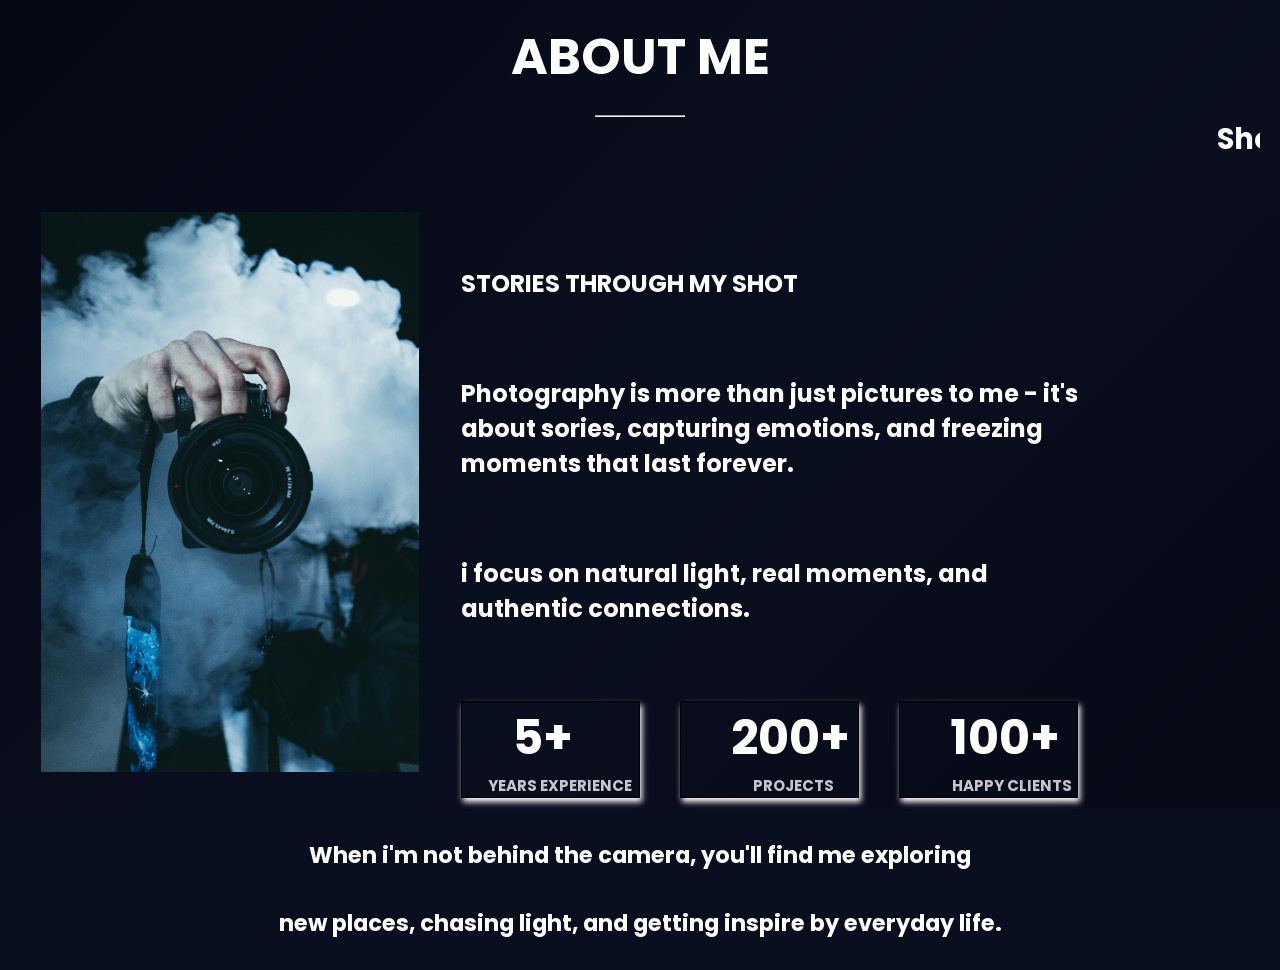
==== about.html @ dc35a148 "first commit" ====
<!DOCTYPE html>
<html lang="en">
<head>
    <meta charset="UTF-8">
    <meta name="viewport" content="width=device-width, initial-scale=1.0">
    <link rel='stylesheet' href='https://cdn-uicons.flaticon.com/2.6.0/uicons-brands/css/uicons-brands.css'>
    <link rel='stylesheet' href='https://cdn-uicons.flaticon.com/2.6.0/uicons-thin-straight/css/uicons-thin-straight.css'>
    <link rel='stylesheet' href='https://cdn-uicons.flaticon.com/2.6.0/uicons-regular-rounded/css/uicons-regular-rounded.css'>
    <link href="https://fonts.googleapis.com/css2?family=Poppins:wght@300;400;500;600;700&display=swap" rel="stylesheet">
    <link rel="stylesheet" href="about.css">
    <title>About</title>
</head>
<body>
    <header>
        <div>
            <h1>ABOUT ME</h1>
            <hr>
            <marquee direction="left" scrollamount="3">
               <h3>ShotByBankyCreativesConcept</h3> 
            </marquee>
        </div>
    </header>

    <main>
        <section>
            <div>
                <img src="./faruq-About-Pic.png" alt="">
            </div>

            <div class="story">
                <h1>STORIES THROUGH MY SHOT</h1>
                <h2>Photography is more than just pictures to me - it's <br> about sories, capturing emotions, and freezing <br> moments that last forever.</h2>
                <h2>i focus on natural light, real moments, and <br> authentic connections.</h2>

                <div class="logo">
                    <div class="logo1">
                    <div class="logo2">
                        <i class="fi fi-rr-calendar-day"></i>
                        <h1 class="logo3">5+</h1>
                    </div>
                    
                    <div>
                        <h2 class="logo4">YEARS EXPERIENCE</h2>
                    </div>
                </div>

                <div class="logo1">
                    <div class="logo2">
                        <i class="fi fi-ts-calendar-check"></i>
                        <h1 class="logo3">200+</h1>
                    </div>

                    <div>
                        <h2 class="logo5">PROJECTS</h2>
                    </div>
                </div>

                <div class="logo1">
                    <div class="logo2">
                        <i class="fi fi-rr-heart"></i>
                        <h1 class="logo3">100+</h1>
                    </div>

                    <div>
                        <h2 class="logo5">HAPPY CLIENTS</h2>
                    </div>
                </div>
                </div>
            </div>
        </section>
    </main>

    <footer>
        <h2>When i'm not behind the camera, you'll find me exploring <br><br> new places, chasing light, and getting inspire by everyday life.</h2>
    </footer>
    
</body>
</html>
---- about.css ----
*, *::before, *::after{
    margin: 0;
    padding: 0;
    box-sizing: border-box;
}

body {
    margin: 0;
    min-height: 100vh;
    font-family: 'Poppins', sans-serif;
    color: #ffffff;

    background: linear-gradient(
        135deg,
        #050814 0%,
        #0A0F1F 50%,
        #050814 100%
    );
}

header{
    padding: 20px;
    text-align: center;
    font-size: 25px;
}

hr{
    width: 100%;
    max-width: 90px;
    margin: auto;
    margin-top: 20px;
}



section{
    display: flex;
    gap: 5rem;
}

img{
    width: 100%;
    max-width: 450px;
    height: 100vh;
    max-height: 600px;
    padding: 20px;
    margin-left: 5%;
}

.story{
    padding: 10px;
    display: flex;
    flex-direction: column;
    gap: 75px;
    margin-top: 5%;
}

.logo{
    display: grid;
    grid-template-columns: 1fr 1fr 1fr;
    gap: 40px;
    width: 100%;
    max-width: 800px;
}

.logo1{
    border: 1px solid black;
    box-shadow: 2px 4px 6px;
    font-size: 2rem;
}

.logo2{
    display: flex;
    gap: 30px;
}

i{
    font-size: 30px;
    color: rgba(133, 38, 133, 0.932);
}

.logo3, .logo4, .logo5{
    margin-left: 20px;
    text-align: center;
}

.logo5{
    font-size: 15px;
    color: rgba(255, 255, 255, 0.767);
    margin-left: 3rem;
}

.logo4{
    font-size: 15px;
    color: rgba(255, 255, 255, 0.767);
}

/* Mobile */
@media (max-width: 600px) {
    section {
        flex-direction: column;
        align-items: center;
        gap: 2rem;
    }

    img {
        max-width: 400px;
        margin-left: 0;
    }

    .story {
        text-align: center;
    }

    .logo {
        grid-template-columns: 1fr;
        margin: auto;
        max-width: 350px;
    }

    .logo3, .logo4{
        margin: 0 auto;
    }

    .logo3{
        margin-left: 90px;
    }
}

/* Tablet small - THE MISSING ONE */
@media (min-width: 601px) and (max-width: 768px) {
    section {
        flex-direction: column;
        align-items: center;
        gap: 2rem;
    }

    img {
        max-width: 100%;
        margin-left: 0;
    }

    .story {
        text-align: center;
        padding: 20px;
    }

    .logo {
        grid-template-columns: 1fr 1fr 1fr;
        margin: auto;
    }
}

/* Tablet large */
@media (min-width: 769px) and (max-width: 1024px) {
    section {
        flex-direction: column;
        align-items: center;
        gap: 2rem;
    }

    img {
        max-width: 100%;
        margin-left: 0;
    }

    .story {
        text-align: center;
        padding: 20px;
    }
}

@media (min-width: 1200px){
    section{
        gap: 2rem;
    }
}

footer{
    background-color: #0A0F1F;
    text-align: center;
    padding: 30px;
    font-size: 15px;
}

@media (max-width: 600px){
    footer{
        font-size: 8px;
    }
}
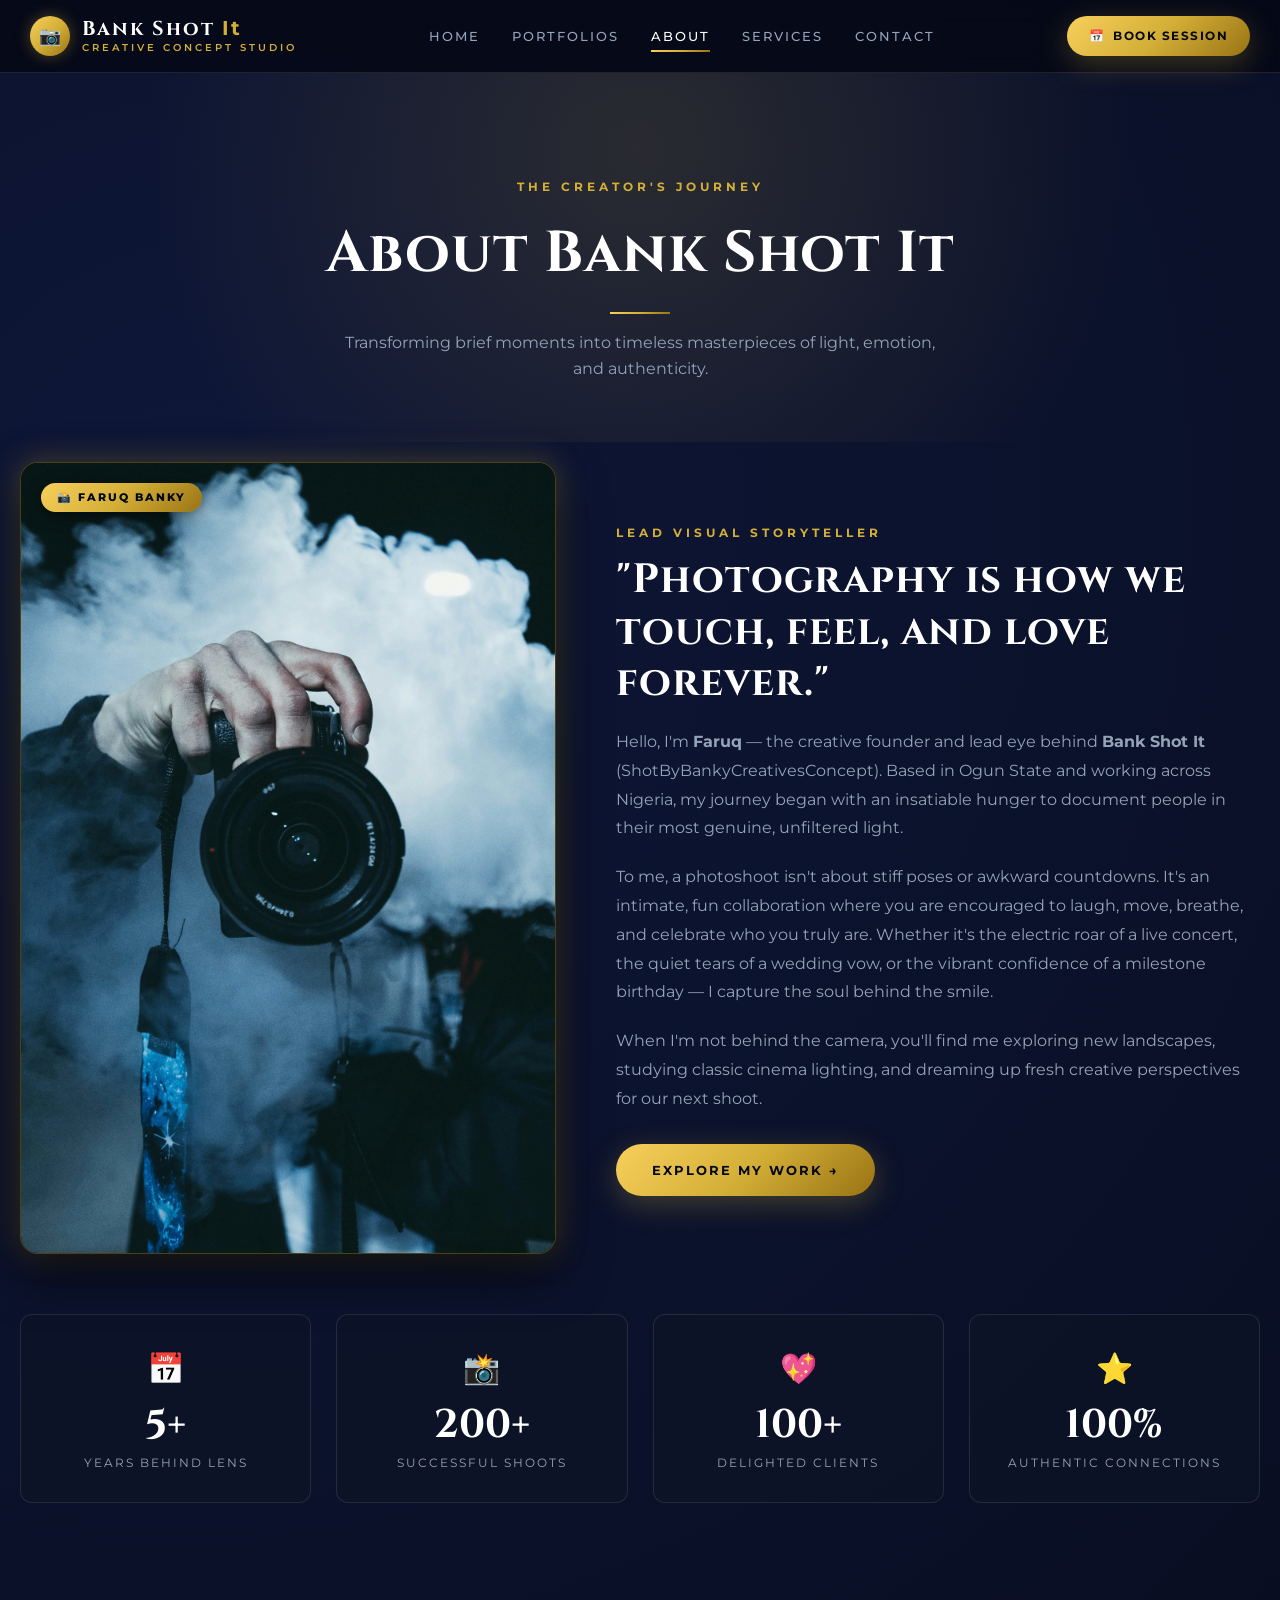
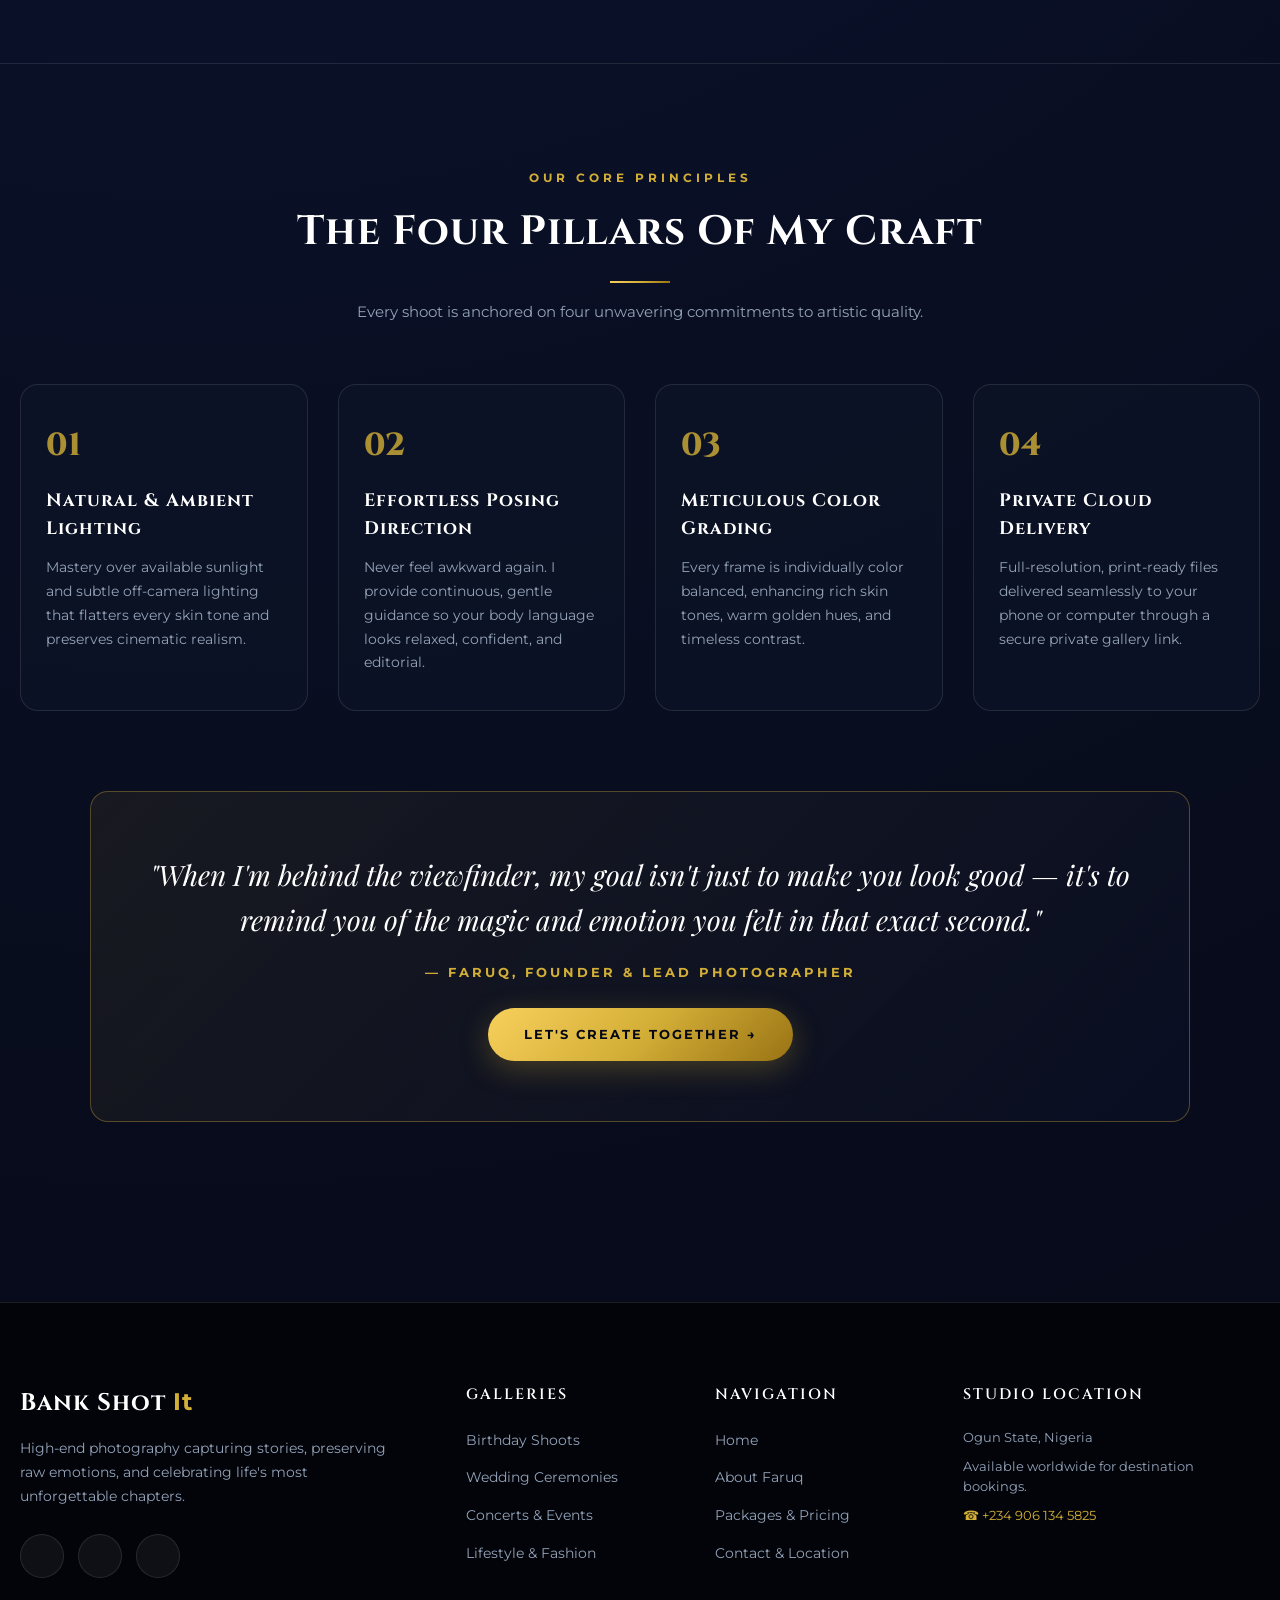
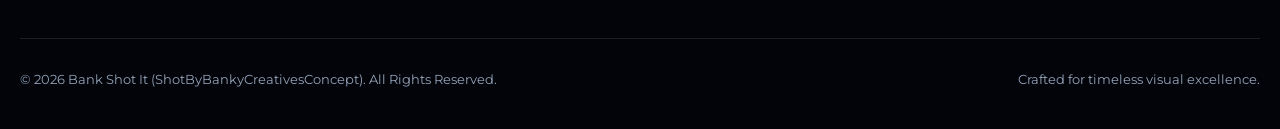
==== commit b34eb4b3: "Upgrade Bank Shot It: full luxury redesign, admin dashboard with categorized image management, and m" ====
--- a/about.html
+++ b/about.html
@@ -3,76 +3,237 @@
 <head>
     <meta charset="UTF-8">
     <meta name="viewport" content="width=device-width, initial-scale=1.0">
+    <title>About Faruq — Bank Shot It Photography</title>
+    <meta name="description" content="Meet Faruq, the creative eye behind Bank Shot It. Discover the story, passion, and artistic philosophy powering our editorial photography studio.">
+    
+    <link rel='stylesheet' href='https://cdn-uicons.flaticon.com/2.6.0/uicons-regular-rounded/css/uicons-regular-rounded.css'>
     <link rel='stylesheet' href='https://cdn-uicons.flaticon.com/2.6.0/uicons-brands/css/uicons-brands.css'>
-    <link rel='stylesheet' href='https://cdn-uicons.flaticon.com/2.6.0/uicons-thin-straight/css/uicons-thin-straight.css'>
-    <link rel='stylesheet' href='https://cdn-uicons.flaticon.com/2.6.0/uicons-regular-rounded/css/uicons-regular-rounded.css'>
-    <link href="https://fonts.googleapis.com/css2?family=Poppins:wght@300;400;500;600;700&display=swap" rel="stylesheet">
     <link rel="stylesheet" href="about.css">
-    <title>About</title>
+    <link rel="stylesheet" href="gallery-shared.css">
 </head>
 <body>
-    <header>
-        <div>
-            <h1>ABOUT ME</h1>
-            <hr>
-            <marquee direction="left" scrollamount="3">
-               <h3>ShotByBankyCreativesConcept</h3> 
-            </marquee>
+
+    <!-- Header Navigation -->
+    <header class="site-header">
+        <div class="nav-container">
+            <a href="index.html" class="brand">
+                <div class="brand-icon">&#128247;</div>
+                <div class="brand-text">
+                    <h3>Bank Shot <span>It</span></h3>
+                    <div class="tagline">Creative Concept Studio</div>
+                </div>
+            </a>
+
+            <ul class="nav-links">
+                <li><a href="index.html">Home</a></li>
+                <li><a href="Portfolio.html">Portfolios</a></li>
+                <li class="active"><a href="about.html">About</a></li>
+                <li><a href="services.html">Services</a></li>
+                <li><a href="contact.html">Contact</a></li>
+            </ul>
+
+            <a href="https://wa.me/2349061345825?text=Hello%20Bank%20Shot%20It,%20I%20would%20like%20to%20book%20a%20photography%20session!" class="nav-cta" target="_blank">
+                <span>&#128197;</span> Book Session
+            </a>
+
+            <button class="hamburger" id="nav-toggle" aria-label="Open Navigation">☰</button>
         </div>
     </header>
 
+    <!-- Mobile Drawer -->
+    <div class="mobile-nav-drawer" id="mobile-drawer">
+        <button class="mobile-nav-close" id="drawer-close">&times;</button>
+        <a href="index.html">Home</a>
+        <a href="Portfolio.html">Portfolios</a>
+        <a href="Birthday.html">Birthday Gallery</a>
+        <a href="Wedding.html">Wedding Gallery</a>
+        <a href="Concert.html">Concert Gallery</a>
+        <a href="about.html">About Me</a>
+        <a href="services.html">Pricing & Services</a>
+        <a href="contact.html">Contact</a>
+        <a href="https://wa.me/2349061345825" class="btn-primary" target="_blank" style="margin-top: 15px;">Book On WhatsApp</a>
+    </div>
+
     <main>
-        <section>
-            <div>
-                <img src="./faruq-About-Pic.png" alt="">
-            </div>
-
-            <div class="story">
-                <h1>STORIES THROUGH MY SHOT</h1>
-                <h2>Photography is more than just pictures to me - it's <br> about sories, capturing emotions, and freezing <br> moments that last forever.</h2>
-                <h2>i focus on natural light, real moments, and <br> authentic connections.</h2>
-
-                <div class="logo">
-                    <div class="logo1">
-                    <div class="logo2">
-                        <i class="fi fi-rr-calendar-day"></i>
-                        <h1 class="logo3">5+</h1>
+        <!-- Banner -->
+        <section class="about-hero-banner">
+            <span class="section-eyebrow">The Creator's Journey</span>
+            <h1 class="about-banner-title">About Bank Shot It</h1>
+            <hr class="section-divider">
+            <p class="about-banner-sub">
+                Transforming brief moments into timeless masterpieces of light, emotion, and authenticity.
+            </p>
+        </section>
+
+        <!-- Bio Section -->
+        <section class="section-padding" style="padding-top: 20px;">
+            <div class="about-story-grid">
+                <div class="about-portrait-card">
+                    <img src="./image/faruq-About-Pic.png" alt="Faruq Banky">
+                    <div class="about-badge-ribbon">&#128248; Faruq Banky</div>
+                </div>
+
+                <div class="about-bio-text">
+                    <span class="section-eyebrow">Lead Visual Storyteller</span>
+                    <h2>"Photography is how we touch, feel, and love forever."</h2>
+                    <p>
+                        Hello, I'm <strong>Faruq</strong> — the creative founder and lead eye behind <strong>Bank Shot It</strong> (ShotByBankyCreativesConcept). Based in Ogun State and working across Nigeria, my journey began with an insatiable hunger to document people in their most genuine, unfiltered light.
+                    </p>
+                    <p>
+                        To me, a photoshoot isn't about stiff poses or awkward countdowns. It's an intimate, fun collaboration where you are encouraged to laugh, move, breathe, and celebrate who you truly are. Whether it's the electric roar of a live concert, the quiet tears of a wedding vow, or the vibrant confidence of a milestone birthday — I capture the soul behind the smile.
+                    </p>
+                    <p>
+                        When I'm not behind the camera, you'll find me exploring new landscapes, studying classic cinema lighting, and dreaming up fresh creative perspectives for our next shoot.
+                    </p>
+                    <div style="margin-top: 30px;">
+                        <a href="Portfolio.html" class="btn-primary">Explore My Work &rarr;</a>
                     </div>
-                    
-                    <div>
-                        <h2 class="logo4">YEARS EXPERIENCE</h2>
+                </div>
+            </div>
+
+            <!-- Stats Row -->
+            <div class="about-stats-container">
+                <div class="about-stat-box">
+                    <div class="stat-icon">&#128197;</div>
+                    <div class="stat-number">5+</div>
+                    <div class="stat-title">Years Behind Lens</div>
+                </div>
+
+                <div class="about-stat-box">
+                    <div class="stat-icon">&#128248;</div>
+                    <div class="stat-number">200+</div>
+                    <div class="stat-title">Successful Shoots</div>
+                </div>
+
+                <div class="about-stat-box">
+                    <div class="stat-icon">&#128150;</div>
+                    <div class="stat-number">100+</div>
+                    <div class="stat-title">Delighted Clients</div>
+                </div>
+
+                <div class="about-stat-box">
+                    <div class="stat-icon">&#11088;</div>
+                    <div class="stat-number">100%</div>
+                    <div class="stat-title">Authentic Connections</div>
+                </div>
+            </div>
+        </section>
+
+        <!-- Philosophy Pillars -->
+        <section class="section-padding" style="background: rgba(10, 15, 36, 0.4); border-top: 1px solid var(--border-glass);">
+            <div class="section-header">
+                <span class="section-eyebrow">Our Core Principles</span>
+                <h2 class="section-title">The Four Pillars Of My Craft</h2>
+                <hr class="section-divider">
+                <p class="section-subtitle">
+                    Every shoot is anchored on four unwavering commitments to artistic quality.
+                </p>
+            </div>
+
+            <div class="pillars-grid">
+                <div class="pillar-card">
+                    <div class="pillar-number">01</div>
+                    <h3>Natural & Ambient Lighting</h3>
+                    <p>Mastery over available sunlight and subtle off-camera lighting that flatters every skin tone and preserves cinematic realism.</p>
+                </div>
+
+                <div class="pillar-card">
+                    <div class="pillar-number">02</div>
+                    <h3>Effortless Posing Direction</h3>
+                    <p>Never feel awkward again. I provide continuous, gentle guidance so your body language looks relaxed, confident, and editorial.</p>
+                </div>
+
+                <div class="pillar-card">
+                    <div class="pillar-number">03</div>
+                    <h3>Meticulous Color Grading</h3>
+                    <p>Every frame is individually color balanced, enhancing rich skin tones, warm golden hues, and timeless contrast.</p>
+                </div>
+
+                <div class="pillar-card">
+                    <div class="pillar-number">04</div>
+                    <h3>Private Cloud Delivery</h3>
+                    <p>Full-resolution, print-ready files delivered seamlessly to your phone or computer through a secure private gallery link.</p>
+                </div>
+            </div>
+
+            <!-- Quote Banner -->
+            <div class="quote-banner">
+                <blockquote>
+                    "When I'm behind the viewfinder, my goal isn't just to make you look good — it's to remind you of the magic and emotion you felt in that exact second."
+                </blockquote>
+                <div class="quote-author">— Faruq, Founder & Lead Photographer</div>
+                <div style="margin-top: 25px;">
+                    <a href="https://wa.me/2349061345825?text=Hello%20Faruq,%20I%20love%20your%20story%20and%20want%20to%20book%20a%20session!" target="_blank" class="btn-primary">
+                        Let's Create Together &rarr;
+                    </a>
+                </div>
+            </div>
+        </section>
+
+        <!-- Footer -->
+        <footer class="site-footer">
+            <div class="footer-top">
+                <div class="footer-brand">
+                    <h3>Bank Shot <span>It</span></h3>
+                    <p>High-end photography capturing stories, preserving raw emotions, and celebrating life's most unforgettable chapters.</p>
+                    <div class="footer-socials">
+                        <a href="https://www.instagram.com/bankshotit_?igsh=Y3FzMGNpejdtZG0x&utm_source=qr" target="_blank" class="social-btn"><i class="fi fi-brands-instagram"></i></a>
+                        <a href="https://www.tiktok.com/@__thatblackboy_shoots?_r=1&_t=ZS-96KGCsGJq6e" target="_blank" class="social-btn"><i class="fi fi-brands-tik-tok"></i></a>
+                        <a href="https://wa.me/2349061345825" target="_blank" class="social-btn"><i class="fi fi-rr-phone-call"></i></a>
                     </div>
                 </div>
 
-                <div class="logo1">
-                    <div class="logo2">
-                        <i class="fi fi-ts-calendar-check"></i>
-                        <h1 class="logo3">200+</h1>
-                    </div>
-
-                    <div>
-                        <h2 class="logo5">PROJECTS</h2>
-                    </div>
-                </div>
-
-                <div class="logo1">
-                    <div class="logo2">
-                        <i class="fi fi-rr-heart"></i>
-                        <h1 class="logo3">100+</h1>
-                    </div>
-
-                    <div>
-                        <h2 class="logo5">HAPPY CLIENTS</h2>
-                    </div>
-                </div>
-                </div>
-            </div>
-        </section>
+                <div class="footer-col">
+                    <h4>Galleries</h4>
+                    <ul class="footer-links">
+                        <li><a href="Birthday.html">Birthday Shoots</a></li>
+                        <li><a href="Wedding.html">Wedding Ceremonies</a></li>
+                        <li><a href="Concert.html">Concerts & Events</a></li>
+                        <li><a href="Portfolio.html">Lifestyle & Fashion</a></li>
+                    </ul>
+                </div>
+
+                <div class="footer-col">
+                    <h4>Navigation</h4>
+                    <ul class="footer-links">
+                        <li><a href="index.html">Home</a></li>
+                        <li><a href="about.html">About Faruq</a></li>
+                        <li><a href="services.html">Packages & Pricing</a></li>
+                        <li><a href="contact.html">Contact & Location</a></li>
+                    </ul>
+                </div>
+
+                <div class="footer-col">
+                    <h4>Studio Location</h4>
+                    <p style="margin-bottom: 8px; font-size: 13px;">Ogun State, Nigeria</p>
+                    <p style="margin-bottom: 8px; font-size: 13px;">Available worldwide for destination bookings.</p>
+                    <p style="font-size: 13px; color: var(--gold);">&#9742; +234 906 134 5825</p>
+                </div>
+            </div>
+
+            <div class="footer-bottom">
+                <div>&copy; 2026 Bank Shot It (ShotByBankyCreativesConcept). All Rights Reserved.</div>
+                <div>Crafted for timeless visual excellence.</div>
+            </div>
+        </footer>
     </main>
 
-    <footer>
-        <h2>When i'm not behind the camera, you'll find me exploring <br><br> new places, chasing light, and getting inspire by everyday life.</h2>
-    </footer>
-    
+    <!-- Mobile Nav Toggle Script -->
+    <script>
+        const navToggle = document.getElementById('nav-toggle');
+        const drawerClose = document.getElementById('drawer-close');
+        const mobileDrawer = document.getElementById('mobile-drawer');
+
+        if (navToggle && mobileDrawer) {
+            navToggle.addEventListener('click', () => mobileDrawer.classList.add('active'));
+            drawerClose.addEventListener('click', () => mobileDrawer.classList.remove('active'));
+            mobileDrawer.querySelectorAll('a').forEach(link => {
+                link.addEventListener('click', () => mobileDrawer.classList.remove('active'));
+            });
+        }
+    </script>
+
+    <script src="gallery-store.js"></script>
+    <script src="gallery-loader.js"></script>
 </body>
 </html>
--- a/about.css
+++ b/about.css
@@ -1,190 +1,206 @@
-*, *::before, *::after{
-    margin: 0;
-    padding: 0;
-    box-sizing: border-box;
-}
-
-body {
-    margin: 0;
-    min-height: 100vh;
-    font-family: 'Poppins', sans-serif;
-    color: #ffffff;
-
-    background: linear-gradient(
-        135deg,
-        #050814 0%,
-        #0A0F1F 50%,
-        #050814 100%
-    );
-}
-
-header{
-    padding: 20px;
+/* ==========================================================================
+   Bank Shot It - About Page Styles
+   Editorial Luxury Bio & Artistic Philosophy
+   ========================================================================== */
+
+@import url('style.css');
+
+.about-hero-banner {
+    position: relative;
+    padding: 100px 20px 60px 20px;
     text-align: center;
-    font-size: 25px;
-}
-
-hr{
+    background: radial-gradient(circle at 50% 20%, rgba(212, 175, 55, 0.15) 0%, transparent 70%);
+}
+
+.about-banner-title {
+    font-size: clamp(2.4rem, 4.5vw, 3.8rem);
+    color: #ffffff;
+    margin-bottom: 12px;
+}
+
+.about-banner-sub {
+    font-size: 16px;
+    color: var(--text-secondary);
+    max-width: 600px;
+    margin: 0 auto;
+}
+
+.about-story-grid {
+    display: grid;
+    grid-template-columns: 1fr 1.2fr;
+    gap: 60px;
+    align-items: center;
+    max-width: 1280px;
+    margin: 0 auto;
+}
+
+.about-portrait-card {
+    position: relative;
+    border-radius: var(--radius-lg);
+    overflow: hidden;
+    background: #02040A;
+    border: 1px solid var(--border-gold);
+    box-shadow: 0 20px 50px rgba(0, 0, 0, 0.7), 0 0 30px var(--gold-glow);
+}
+
+.about-portrait-card img {
     width: 100%;
-    max-width: 90px;
-    margin: auto;
-    margin-top: 20px;
-}
-
-
-
-section{
-    display: flex;
-    gap: 5rem;
-}
-
-img{
-    width: 100%;
-    max-width: 450px;
-    height: 100vh;
-    max-height: 600px;
-    padding: 20px;
-    margin-left: 5%;
-}
-
-.story{
-    padding: 10px;
-    display: flex;
-    flex-direction: column;
-    gap: 75px;
-    margin-top: 5%;
-}
-
-.logo{
+    height: 100%;
+    object-fit: cover;
+    display: block;
+}
+
+.about-badge-ribbon {
+    position: absolute;
+    top: 20px;
+    left: 20px;
+    background: var(--gold-gradient);
+    color: #050814;
+    font-size: 11px;
+    font-weight: 800;
+    letter-spacing: 2px;
+    text-transform: uppercase;
+    padding: 6px 16px;
+    border-radius: 20px;
+    box-shadow: 0 4px 15px rgba(0, 0, 0, 0.5);
+}
+
+.about-bio-text h2 {
+    font-size: clamp(2rem, 3.2vw, 2.6rem);
+    margin-bottom: 20px;
+    color: #ffffff;
+    line-height: 1.25;
+}
+
+.about-bio-text p {
+    color: var(--text-secondary);
+    font-size: 16px;
+    line-height: 1.8;
+    margin-bottom: 20px;
+}
+
+/* Stats Counter Row */
+.about-stats-container {
     display: grid;
-    grid-template-columns: 1fr 1fr 1fr;
-    gap: 40px;
-    width: 100%;
-    max-width: 800px;
-}
-
-.logo1{
-    border: 1px solid black;
-    box-shadow: 2px 4px 6px;
-    font-size: 2rem;
-}
-
-.logo2{
-    display: flex;
+    grid-template-columns: repeat(auto-fit, minmax(200px, 1fr));
+    gap: 25px;
+    max-width: 1280px;
+    margin: 60px auto;
+}
+
+.about-stat-box {
+    background: var(--bg-card);
+    border: 1px solid var(--border-glass);
+    border-radius: var(--radius-md);
+    padding: 30px;
+    text-align: center;
+    transition: var(--transition);
+}
+
+.about-stat-box:hover {
+    transform: translateY(-5px);
+    border-color: var(--border-gold);
+    box-shadow: var(--shadow-gold);
+}
+
+.stat-icon {
+    font-size: 30px;
+    color: var(--gold);
+    margin-bottom: 12px;
+}
+
+.stat-number {
+    font-size: 40px;
+    font-weight: 700;
+    color: #ffffff;
+    line-height: 1;
+    margin-bottom: 8px;
+    font-family: 'Cinzel', serif;
+}
+
+.stat-title {
+    font-size: 12px;
+    letter-spacing: 2px;
+    text-transform: uppercase;
+    color: var(--text-secondary);
+}
+
+/* Creative Philosophy Pillars */
+.pillars-grid {
+    display: grid;
+    grid-template-columns: repeat(auto-fit, minmax(260px, 1fr));
     gap: 30px;
-}
-
-i{
-    font-size: 30px;
-    color: rgba(133, 38, 133, 0.932);
-}
-
-.logo3, .logo4, .logo5{
-    margin-left: 20px;
+    max-width: 1280px;
+    margin: 40px auto 0 auto;
+}
+
+.pillar-card {
+    background: var(--bg-card);
+    border: 1px solid var(--border-glass);
+    border-radius: var(--radius-lg);
+    padding: 35px 25px;
+    transition: var(--transition);
+}
+
+.pillar-card:hover {
+    transform: translateY(-6px);
+    border-color: var(--border-gold);
+    box-shadow: 0 15px 35px rgba(0, 0, 0, 0.6);
+}
+
+.pillar-number {
+    font-size: 32px;
+    font-weight: 800;
+    color: var(--gold);
+    opacity: 0.8;
+    margin-bottom: 15px;
+    font-family: 'Cinzel', serif;
+}
+
+.pillar-card h3 {
+    font-size: 18px;
+    color: #ffffff;
+    margin-bottom: 12px;
+}
+
+.pillar-card p {
+    font-size: 14px;
+    color: var(--text-secondary);
+    line-height: 1.7;
+}
+
+/* Quote Callout */
+.quote-banner {
+    background: linear-gradient(135deg, rgba(212, 175, 55, 0.08) 0%, rgba(10, 15, 36, 0.8) 100%);
+    border: 1px solid var(--border-gold);
+    border-radius: var(--radius-lg);
+    padding: 60px 40px;
+    max-width: 1100px;
+    margin: 80px auto;
     text-align: center;
-}
-
-.logo5{
-    font-size: 15px;
-    color: rgba(255, 255, 255, 0.767);
-    margin-left: 3rem;
-}
-
-.logo4{
-    font-size: 15px;
-    color: rgba(255, 255, 255, 0.767);
-}
-
-/* Mobile */
-@media (max-width: 600px) {
-    section {
-        flex-direction: column;
-        align-items: center;
-        gap: 2rem;
-    }
-
-    img {
-        max-width: 400px;
-        margin-left: 0;
-    }
-
-    .story {
-        text-align: center;
-    }
-
-    .logo {
+    position: relative;
+}
+
+.quote-banner blockquote {
+    font-family: 'Playfair Display', serif;
+    font-size: clamp(1.2rem, 2.2vw, 1.8rem);
+    font-style: italic;
+    color: #ffffff;
+    line-height: 1.6;
+    margin-bottom: 20px;
+}
+
+.quote-author {
+    color: var(--gold);
+    font-size: 13px;
+    letter-spacing: 3px;
+    text-transform: uppercase;
+    font-weight: 700;
+}
+
+@media (max-width: 900px) {
+    .about-story-grid {
         grid-template-columns: 1fr;
-        margin: auto;
-        max-width: 350px;
-    }
-
-    .logo3, .logo4{
-        margin: 0 auto;
-    }
-
-    .logo3{
-        margin-left: 90px;
-    }
-}
-
-/* Tablet small - THE MISSING ONE */
-@media (min-width: 601px) and (max-width: 768px) {
-    section {
-        flex-direction: column;
-        align-items: center;
-        gap: 2rem;
-    }
-
-    img {
-        max-width: 100%;
-        margin-left: 0;
-    }
-
-    .story {
-        text-align: center;
-        padding: 20px;
-    }
-
-    .logo {
-        grid-template-columns: 1fr 1fr 1fr;
-        margin: auto;
-    }
-}
-
-/* Tablet large */
-@media (min-width: 769px) and (max-width: 1024px) {
-    section {
-        flex-direction: column;
-        align-items: center;
-        gap: 2rem;
-    }
-
-    img {
-        max-width: 100%;
-        margin-left: 0;
-    }
-
-    .story {
-        text-align: center;
-        padding: 20px;
-    }
-}
-
-@media (min-width: 1200px){
-    section{
-        gap: 2rem;
-    }
-}
-
-footer{
-    background-color: #0A0F1F;
-    text-align: center;
-    padding: 30px;
-    font-size: 15px;
-}
-
-@media (max-width: 600px){
-    footer{
-        font-size: 8px;
+        gap: 40px;
     }
 }
--- a/gallery-shared.css
+++ b/gallery-shared.css
@@ -0,0 +1,374 @@
+/* ==========================================================================
+   Bank Shot It - Shared Gallery & Lightbox Styles
+   Modern Luxury Photography Theme
+   ========================================================================== */
+
+:root {
+    --bg-dark: #050814;
+    --bg-card: rgba(14, 20, 39, 0.7);
+    --gold: #D4AF37;
+    --gold-hover: #F3CA40;
+    --gold-glow: rgba(212, 175, 55, 0.35);
+    --text-main: #FFFFFF;
+    --text-muted: #A0AABF;
+    --border-glass: rgba(255, 255, 255, 0.1);
+    --glass-blur: blur(14px);
+    --radius-md: 12px;
+    --radius-lg: 18px;
+    --transition: all 0.3s cubic-bezier(0.25, 0.8, 0.25, 1);
+}
+
+/* Enhanced Header & Category Nav Bar */
+.gallery-nav-bar {
+    display: flex;
+    justify-content: center;
+    align-items: center;
+    gap: 15px;
+    list-style: none;
+    margin-top: 25px;
+    flex-wrap: wrap;
+    padding: 0 10px;
+}
+
+.gallery-nav-bar li a {
+    color: var(--text-muted);
+    text-decoration: none;
+    font-size: 14px;
+    font-weight: 500;
+    letter-spacing: 1.5px;
+    padding: 8px 18px;
+    border-radius: 30px;
+    border: 1px solid transparent;
+    transition: var(--transition);
+    display: inline-flex;
+    align-items: center;
+    gap: 6px;
+}
+
+.gallery-nav-bar li a:hover {
+    color: #ffffff;
+    border-color: var(--gold);
+    background: rgba(212, 175, 55, 0.1);
+    box-shadow: 0 0 15px var(--gold-glow);
+    transform: translateY(-2px);
+}
+
+.gallery-nav-bar li.active a {
+    color: #050814;
+    background: var(--gold);
+    font-weight: 600;
+    border-color: var(--gold);
+    box-shadow: 0 4px 15px var(--gold-glow);
+}
+
+
+
+/* Category Header Metrics */
+.port-meta {
+    display: flex;
+    align-items: center;
+    justify-content: center;
+    gap: 12px;
+    margin-top: 5px;
+    font-size: 13px;
+    color: var(--text-muted);
+    letter-spacing: 1px;
+}
+
+.badge-count {
+    background: rgba(212, 175, 55, 0.15);
+    color: var(--gold);
+    border: 1px solid rgba(212, 175, 55, 0.3);
+    padding: 3px 10px;
+    border-radius: 20px;
+    font-weight: 600;
+    font-size: 12px;
+}
+
+/* Modern Dynamic Gallery Grid */
+.dynamic-gallery-grid {
+    display: grid;
+    grid-template-columns: repeat(auto-fill, minmax(280px, 1fr));
+    gap: 25px;
+    width: 100%;
+    max-width: 1320px;
+    margin: 0 auto;
+    padding: 30px 20px 80px 20px;
+}
+
+/* Gallery Photo Card */
+.gallery-card {
+    position: relative;
+    border-radius: var(--radius-md);
+    overflow: hidden;
+    background: var(--bg-card);
+    border: 1px solid var(--border-glass);
+    aspect-ratio: 4 / 5;
+    box-shadow: 0 10px 30px rgba(0, 0, 0, 0.5);
+    cursor: pointer;
+    transition: var(--transition);
+}
+
+.gallery-card:hover {
+    transform: translateY(-7px) scale(1.02);
+    box-shadow: 0 18px 40px rgba(0, 0, 0, 0.7), 0 0 25px var(--gold-glow);
+    border-color: rgba(212, 175, 55, 0.5);
+}
+
+.gallery-card img {
+    width: 100%;
+    height: 100%;
+    object-fit: cover;
+    display: block;
+    transition: transform 0.6s cubic-bezier(0.25, 0.8, 0.25, 1);
+}
+
+.gallery-card:hover img {
+    transform: scale(1.08);
+}
+
+/* Card Overlay & Metadata */
+.gallery-card-overlay {
+    position: absolute;
+    inset: 0;
+    background: linear-gradient(
+        to top,
+        rgba(5, 8, 20, 0.92) 0%,
+        rgba(5, 8, 20, 0.4) 45%,
+        transparent 100%
+    );
+    opacity: 0;
+    display: flex;
+    flex-direction: column;
+    justify-content: flex-end;
+    padding: 20px;
+    transition: opacity 0.3s ease;
+}
+
+.gallery-card:hover .gallery-card-overlay {
+    opacity: 1;
+}
+
+.card-title {
+    color: #ffffff;
+    font-size: 16px;
+    font-weight: 600;
+    margin-bottom: 4px;
+    text-shadow: 0 2px 4px rgba(0,0,0,0.8);
+}
+
+.card-tag {
+    color: var(--gold);
+    font-size: 12px;
+    text-transform: uppercase;
+    letter-spacing: 1.5px;
+    display: flex;
+    align-items: center;
+    gap: 6px;
+}
+
+.card-zoom-icon {
+    position: absolute;
+    top: 15px;
+    right: 15px;
+    width: 36px;
+    height: 36px;
+    background: rgba(5, 8, 20, 0.7);
+    backdrop-filter: blur(8px);
+    border: 1px solid var(--border-glass);
+    border-radius: 50%;
+    display: flex;
+    align-items: center;
+    justify-content: center;
+    color: var(--gold);
+    font-size: 14px;
+    transform: scale(0.8);
+    opacity: 0;
+    transition: var(--transition);
+}
+
+.gallery-card:hover .card-zoom-icon {
+    transform: scale(1);
+    opacity: 1;
+}
+
+/* Empty State */
+.gallery-empty-state {
+    grid-column: 1 / -1;
+    text-align: center;
+    padding: 80px 20px;
+    background: rgba(14, 20, 39, 0.4);
+    border: 1px dashed var(--border-glass);
+    border-radius: var(--radius-lg);
+    margin: 40px auto;
+    max-width: 600px;
+}
+
+.gallery-empty-state .empty-icon {
+    font-size: 48px;
+    margin-bottom: 15px;
+    color: var(--gold);
+    opacity: 0.8;
+}
+
+.gallery-empty-state h3 {
+    font-size: 22px;
+    color: #ffffff;
+    margin-bottom: 10px;
+}
+
+.gallery-empty-state p {
+    color: var(--text-muted);
+    font-size: 15px;
+    margin-bottom: 25px;
+}
+
+.btn-admin-redirect {
+    display: inline-flex;
+    align-items: center;
+    gap: 8px;
+    background: linear-gradient(135deg, var(--gold) 0%, #b8860b 100%);
+    color: #050814;
+    padding: 12px 24px;
+    border-radius: 30px;
+    font-weight: 600;
+    text-decoration: none;
+    transition: var(--transition);
+}
+
+.btn-admin-redirect:hover {
+    transform: translateY(-2px);
+    box-shadow: 0 8px 25px var(--gold-glow);
+}
+
+/* ==========================================================================
+   Full-Screen Lightbox Viewer
+   ========================================================================== */
+.lightbox-modal {
+    position: fixed;
+    inset: 0;
+    z-index: 9999;
+    background: rgba(3, 5, 12, 0.94);
+    backdrop-filter: blur(16px);
+    display: flex;
+    flex-direction: column;
+    justify-content: center;
+    align-items: center;
+    opacity: 0;
+    pointer-events: none;
+    transition: opacity 0.3s ease;
+    padding: 20px;
+}
+
+.lightbox-modal.active {
+    opacity: 1;
+    pointer-events: auto;
+}
+
+.lightbox-close-btn {
+    position: absolute;
+    top: 25px;
+    right: 30px;
+    background: rgba(255, 255, 255, 0.1);
+    border: 1px solid var(--border-glass);
+    color: #ffffff;
+    width: 44px;
+    height: 44px;
+    border-radius: 50%;
+    cursor: pointer;
+    font-size: 24px;
+    display: flex;
+    align-items: center;
+    justify-content: center;
+    transition: var(--transition);
+    z-index: 10001;
+}
+
+.lightbox-close-btn:hover {
+    background: var(--gold);
+    color: #050814;
+    transform: rotate(90deg);
+}
+
+.lightbox-stage {
+    position: relative;
+    max-width: 90vw;
+    max-height: 80vh;
+    display: flex;
+    align-items: center;
+    justify-content: center;
+}
+
+.lightbox-stage img {
+    max-width: 100%;
+    max-height: 80vh;
+    object-fit: contain;
+    border-radius: var(--radius-md);
+    box-shadow: 0 20px 60px rgba(0, 0, 0, 0.8), 0 0 30px rgba(212, 175, 55, 0.2);
+    animation: zoomIn 0.3s cubic-bezier(0.25, 0.8, 0.25, 1);
+}
+
+@keyframes zoomIn {
+    from {
+        opacity: 0;
+        transform: scale(0.94);
+    }
+    to {
+        opacity: 1;
+        transform: scale(1);
+    }
+}
+
+.lightbox-arrow {
+    position: absolute;
+    top: 50%;
+    transform: translateY(-50%);
+    background: rgba(255, 255, 255, 0.1);
+    border: 1px solid var(--border-glass);
+    color: #ffffff;
+    width: 50px;
+    height: 50px;
+    border-radius: 50%;
+    cursor: pointer;
+    font-size: 20px;
+    display: flex;
+    align-items: center;
+    justify-content: center;
+    transition: var(--transition);
+    z-index: 10001;
+}
+
+.lightbox-arrow:hover {
+    background: var(--gold);
+    color: #050814;
+    transform: translateY(-50%) scale(1.1);
+    box-shadow: 0 0 20px var(--gold-glow);
+}
+
+.lightbox-prev {
+    left: 25px;
+}
+
+.lightbox-next {
+    right: 25px;
+}
+
+.lightbox-caption {
+    margin-top: 18px;
+    text-align: center;
+    color: #ffffff;
+}
+
+.lightbox-caption h4 {
+    font-size: 18px;
+    font-weight: 500;
+    margin-bottom: 4px;
+}
+
+.lightbox-caption span {
+    color: var(--gold);
+    font-size: 13px;
+    letter-spacing: 1px;
+}
+
+
